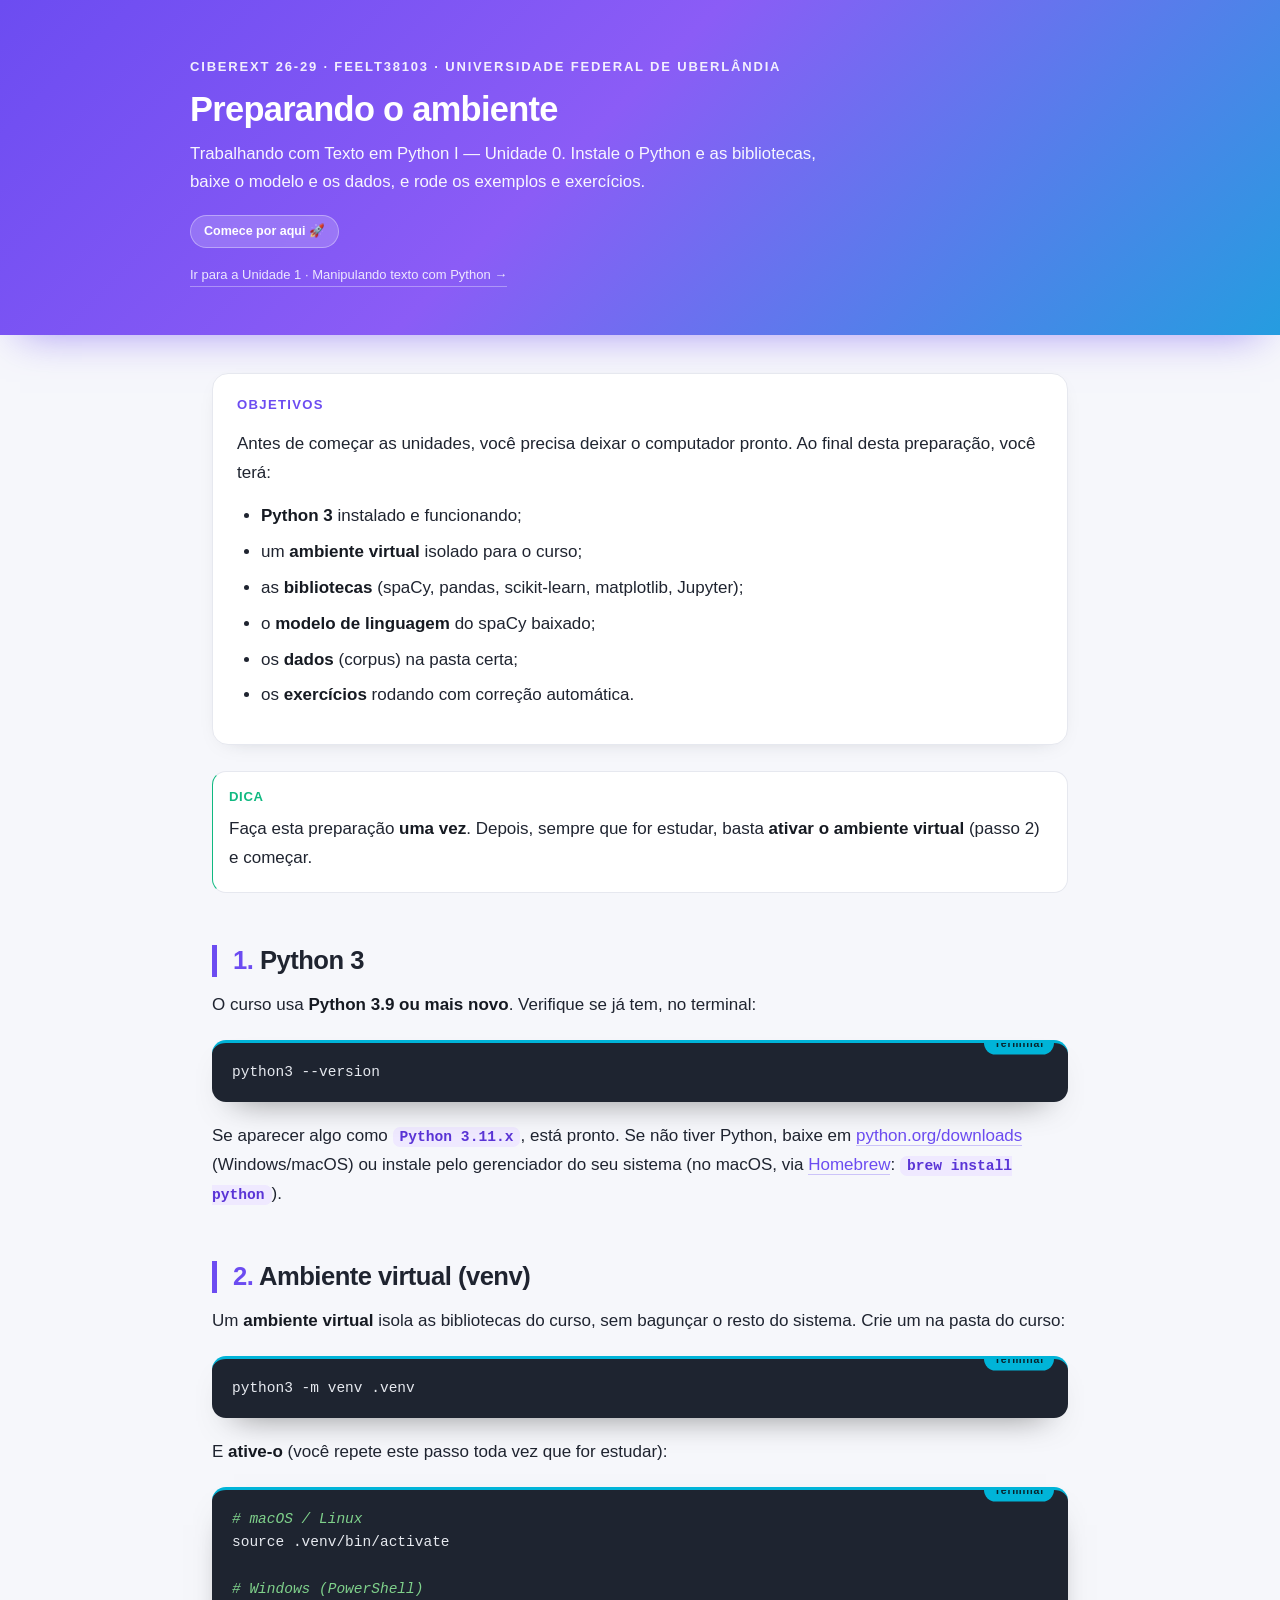
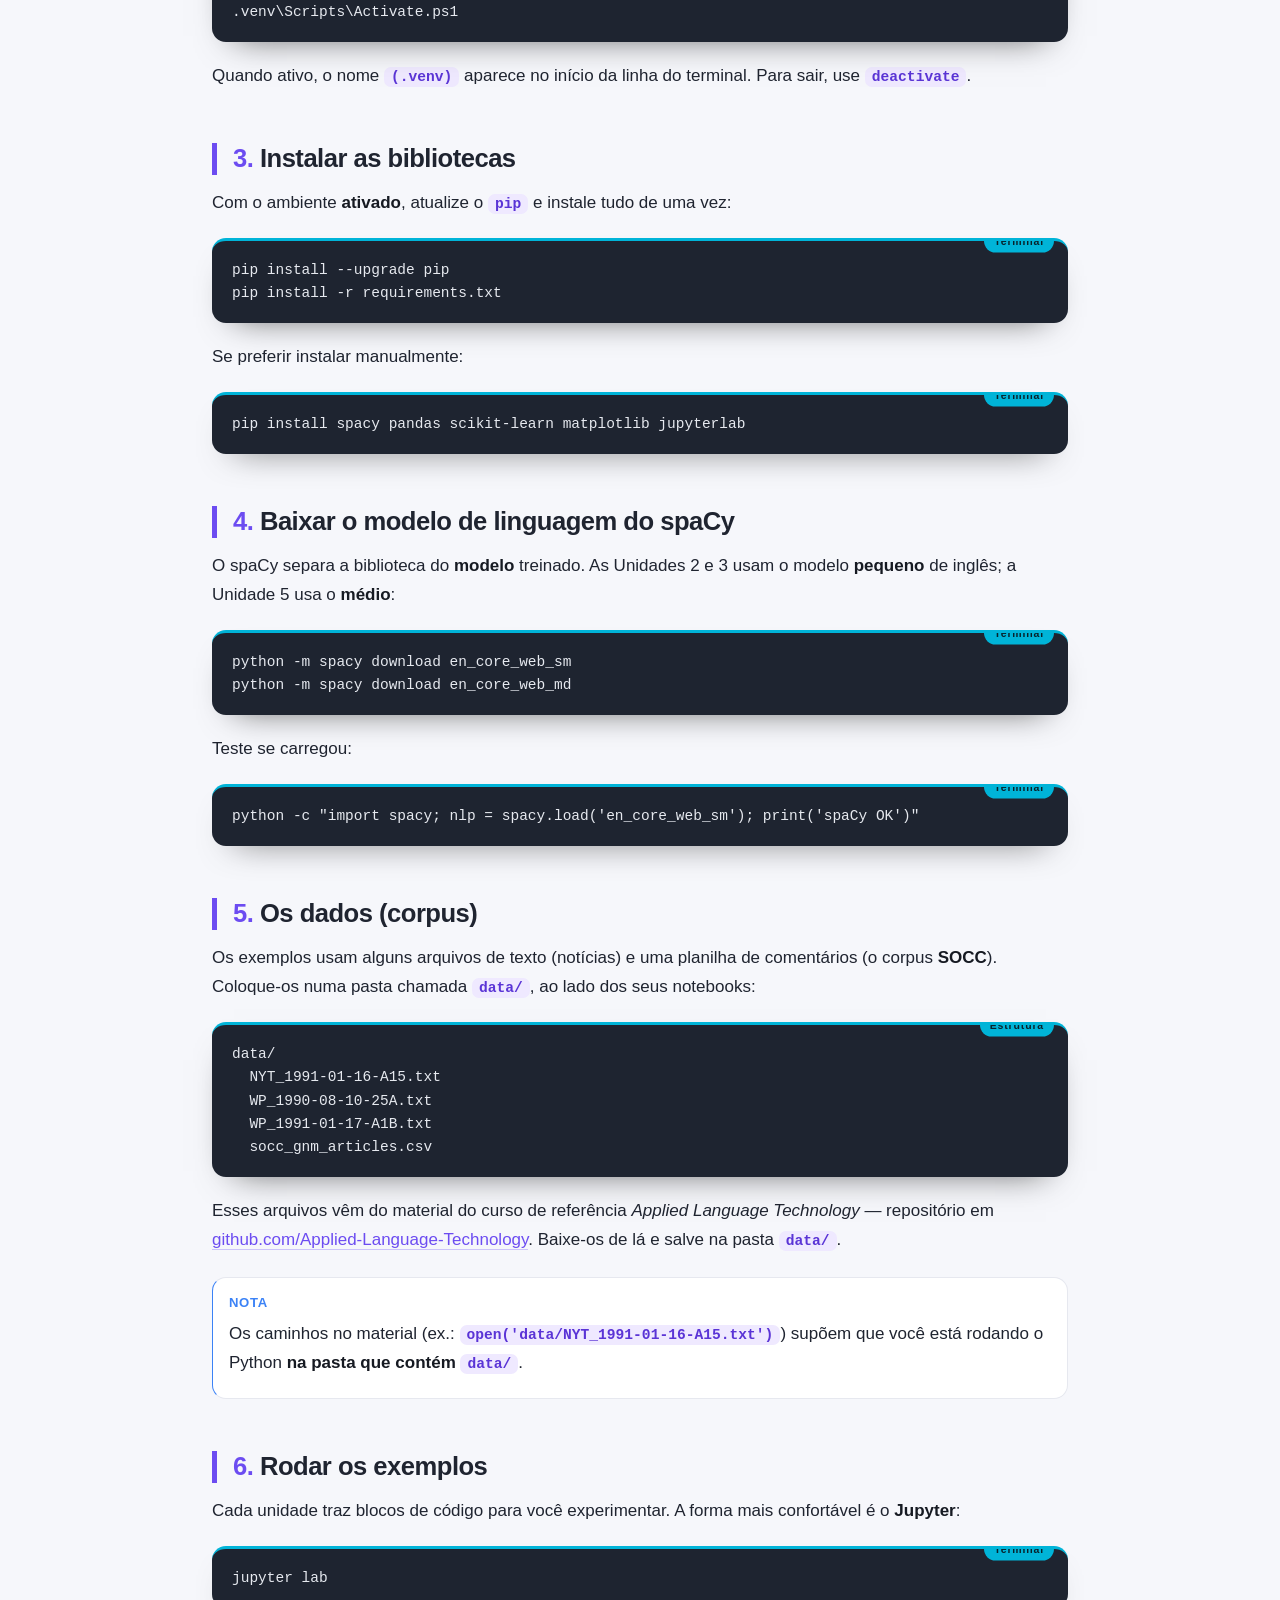
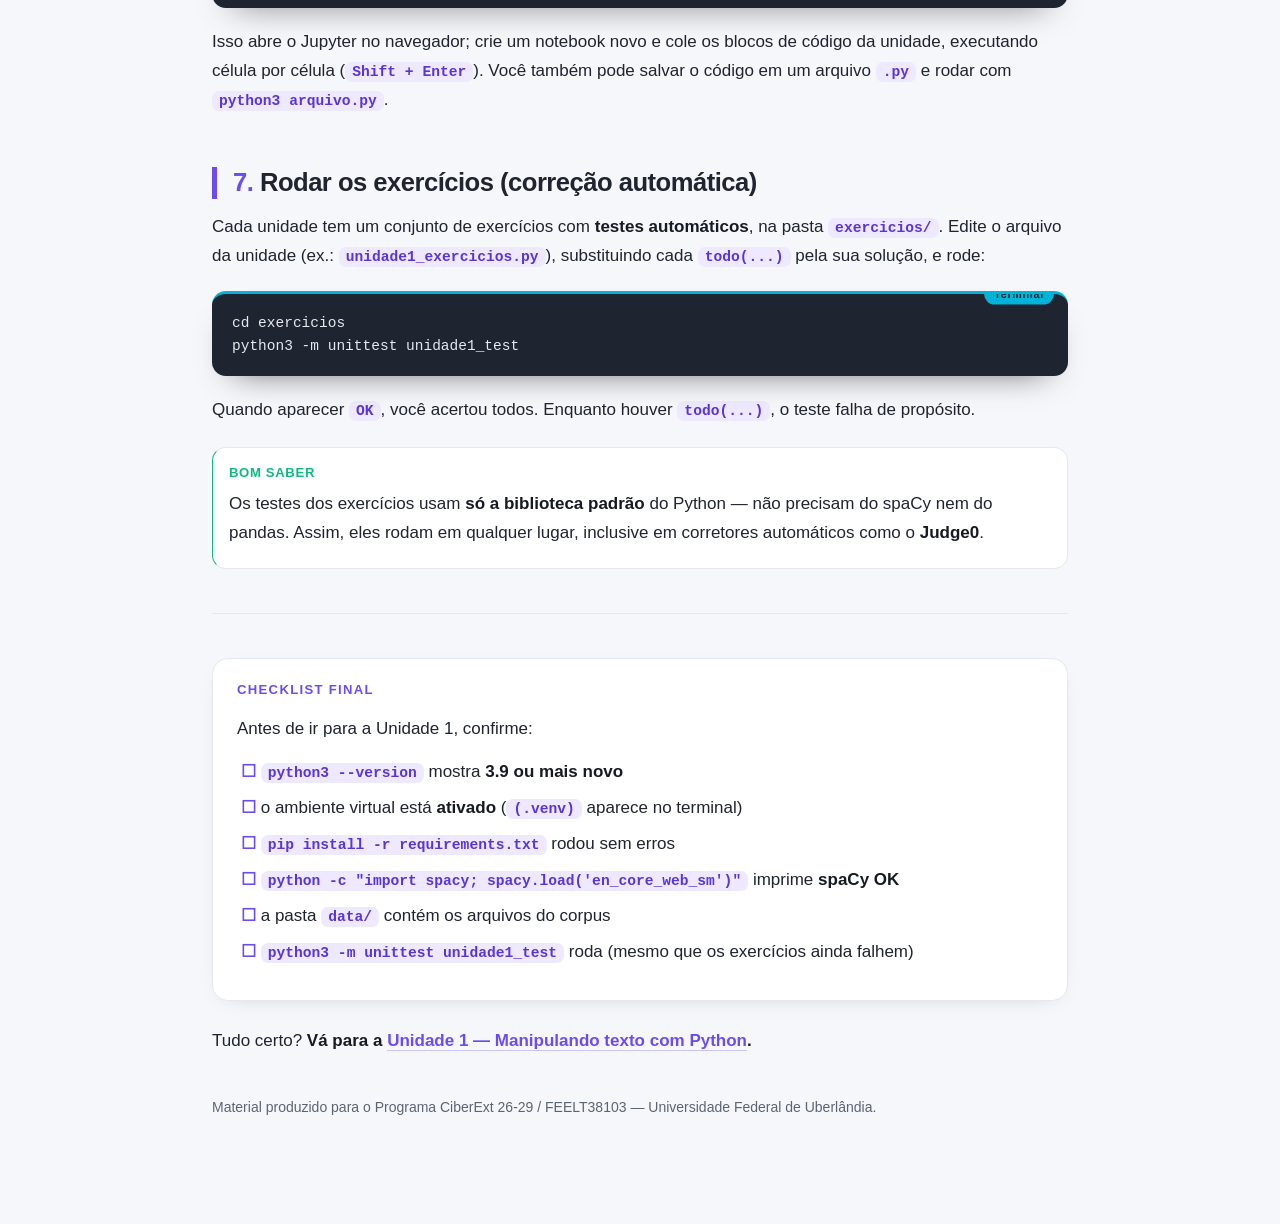
==== Unidade-0/unidade0_preparando_ambiente.html @ fd9119f5 "Item 3: Unidade 0 -- Preparando o ambiente + requirements.txt Guia de setup (Python, venv, bibliotec" ====
<!DOCTYPE html>
<html lang="pt-BR">
<head>
<meta charset="UTF-8">
<meta name="viewport" content="width=device-width, initial-scale=1.0">
<title>Unidade 0 — Preparando o ambiente</title>
<style>
  :root{
    --bg:#f6f7fb; --surface:#ffffff; --ink:#1f2430; --ink-strong:#161a22; --muted:#5b6472;
    --accent:#6c4cf1; --accent2:#00b4d8; --accent-soft:#efe9ff; --inl-ink:#5a34d6;
    --code-bg:#1e2430; --code-ink:#e6e9ef;
    --out-bg:#f0f2f7; --out-ink:#2f3646; --out-border:#e6e8ef; --out-tag:#9aa4b8;
    --h3-ink:#2b3242;
    --note:#3b82f6; --tip:#10b981; --warn:#f59e0b;
    --border:#e6e8ef; --radius:16px;
    --mono:'SF Mono',ui-monospace,'JetBrains Mono','Fira Code',Menlo,Consolas,monospace;
    --sans:-apple-system,BlinkMacSystemFont,'Segoe UI',Roboto,Inter,'Helvetica Neue',Arial,sans-serif;
  }
  *{box-sizing:border-box}
  body{margin:0;background:var(--bg);color:var(--ink);font-family:var(--sans);
    line-height:1.7;font-size:17px;-webkit-font-smoothing:antialiased}
  .wrap{max-width:900px;margin:0 auto;padding:0 22px 90px}
  header.hero{background:linear-gradient(135deg,#6c4cf1 0%,#8b5cf6 45%,#00b4d8 120%);
    color:#fff;padding:56px 22px 46px;margin-bottom:38px;
    box-shadow:0 18px 40px -20px rgba(108,76,241,.6)}
  header.hero .inner{max-width:900px;margin:0 auto}
  .eyebrow{font-size:13px;letter-spacing:.14em;text-transform:uppercase;
    font-weight:700;opacity:.9;margin:0 0 12px}
  header.hero h1{font-size:2.15rem;line-height:1.15;margin:0 0 10px;font-weight:800;letter-spacing:-.02em}
  header.hero p.sub{margin:0;opacity:.94;font-size:1.05rem;max-width:640px}
  .pill{display:inline-block;background:rgba(255,255,255,.18);border:1px solid rgba(255,255,255,.35);
    padding:5px 13px;border-radius:999px;font-size:12.5px;font-weight:600;margin-top:18px;backdrop-filter:blur(4px)}
  .navlink{display:inline-block;color:#fff;opacity:.85;font-size:13px;margin-top:16px;border-bottom:1px solid rgba(255,255,255,.4)}
  .navlink:hover{opacity:1}
  h2{font-size:1.6rem;font-weight:800;letter-spacing:-.02em;margin:52px 0 14px;padding-left:16px;
    border-left:5px solid var(--accent);line-height:1.25}
  h2 .num{color:var(--accent);font-variant-numeric:tabular-nums}
  h3{font-size:1.18rem;font-weight:700;margin:34px 0 10px;color:var(--h3-ink)}
  p{margin:14px 0}
  a{color:var(--accent);text-decoration:none;border-bottom:1px solid rgba(108,76,241,.3)}
  a:hover{border-color:var(--accent)}
  a:focus-visible{outline:2px solid var(--accent2);outline-offset:2px}
  code.inl{background:var(--accent-soft);color:var(--inl-ink);font-family:var(--mono);
    font-size:.86em;padding:2px 7px;border-radius:7px;font-weight:600}
  strong{color:var(--ink-strong);font-weight:700}
  ul,ol{margin:14px 0;padding-left:24px}
  li{margin:7px 0}
  ul.check{list-style:none;padding-left:4px}
  ul.check li::before{content:"☐ ";color:var(--accent);font-weight:800}
  .obj{background:var(--surface);border:1px solid var(--border);border-radius:var(--radius);
    padding:20px 24px;margin:26px 0;box-shadow:0 6px 22px -16px rgba(30,36,48,.35)}
  .obj h4{margin:0 0 10px;font-size:.82rem;letter-spacing:.1em;text-transform:uppercase;color:var(--accent)}
  pre{background:var(--code-bg);color:var(--code-ink);border-radius:14px;
    padding:18px 20px;overflow-x:auto;margin:20px 0;font-family:var(--mono);
    font-size:14.5px;line-height:1.6;position:relative;
    box-shadow:0 16px 34px -22px rgba(0,0,0,.7)}
  pre.code{border-top:3px solid var(--accent2)}
  pre .tag{position:absolute;top:0;right:14px;transform:translateY(-50%);
    background:var(--accent2);color:#08222b;font-family:var(--sans);font-size:10.5px;
    font-weight:700;letter-spacing:.08em;padding:3px 10px;border-radius:999px}
  pre code{font-family:inherit;white-space:pre}
  pre .cmt{color:#7fd18b;font-style:italic}
  .call{border-radius:14px;padding:14px 18px 14px 16px;margin:22px 0;
    border-left:5px solid;background:var(--surface);border:1px solid var(--border)}
  .call p{margin:6px 0}
  .call .lbl{font-weight:800;font-size:.82rem;letter-spacing:.05em;text-transform:uppercase;display:block;margin-bottom:4px}
  .call.note{border-left-color:var(--note)} .call.note .lbl{color:var(--note)}
  .call.tip{border-left-color:var(--tip)} .call.tip .lbl{color:var(--tip)}
  .call.warn{border-left-color:var(--warn)} .call.warn .lbl{color:var(--warn)}
  hr{border:none;border-top:1px solid var(--border);margin:44px 0}
  footer{color:var(--muted);font-size:14px;margin-top:40px}
  @media (prefers-color-scheme:dark){
    :root{--bg:#12141c;--surface:#1a1d27;--ink:#e6e9f0;--ink-strong:#ffffff;--muted:#9aa3b2;
      --accent-soft:#2a2350;--inl-ink:#c8b6ff;--border:#2a2f3d;--h3-ink:#dfe4ee}
  }
  :root[data-theme="dark"]{
    --bg:#12141c;--surface:#1a1d27;--ink:#e6e9f0;--ink-strong:#ffffff;--muted:#9aa3b2;
    --accent-soft:#2a2350;--inl-ink:#c8b6ff;--border:#2a2f3d;--h3-ink:#dfe4ee;
  }
  :root[data-theme="light"]{
    --bg:#f6f7fb;--surface:#ffffff;--ink:#1f2430;--ink-strong:#161a22;--muted:#5b6472;
    --accent-soft:#efe9ff;--inl-ink:#5a34d6;--border:#e6e8ef;--h3-ink:#2b3242;
  }
  @media (prefers-reduced-motion:reduce){*{scroll-behavior:auto!important}}
</style>
</head>
<body>
<header class="hero">
  <div class="inner">
    <p class="eyebrow">CiberExt 26‑29 · FEELT38103 · Universidade Federal de Uberlândia</p>
    <h1>Preparando o ambiente</h1>
    <p class="sub">Trabalhando com Texto em Python I — Unidade 0. Instale o Python e as bibliotecas, baixe o modelo e os dados, e rode os exemplos e exercícios.</p>
    <span class="pill">Comece por aqui 🚀</span><br>
    <a class="navlink" href="../Unidade-1/unidade1_manipulando_texto.html">Ir para a Unidade 1 · Manipulando texto com Python &rarr;</a>
  </div>
</header>

<div class="wrap">

  <div class="obj">
    <h4>Objetivos</h4>
    <p>Antes de começar as unidades, você precisa deixar o computador pronto. Ao final desta preparação, você terá:</p>
    <ul>
      <li><strong>Python 3</strong> instalado e funcionando;</li>
      <li>um <strong>ambiente virtual</strong> isolado para o curso;</li>
      <li>as <strong>bibliotecas</strong> (spaCy, pandas, scikit‑learn, matplotlib, Jupyter);</li>
      <li>o <strong>modelo de linguagem</strong> do spaCy baixado;</li>
      <li>os <strong>dados</strong> (corpus) na pasta certa;</li>
      <li>os <strong>exercícios</strong> rodando com correção automática.</li>
    </ul>
  </div>
  <div class="call tip"><span class="lbl">Dica</span><p>Faça esta preparação <strong>uma vez</strong>. Depois, sempre que for estudar, basta <strong>ativar o ambiente virtual</strong> (passo 2) e começar.</p></div>

  <h2 id="s1"><span class="num">1.</span> Python 3</h2>
  <p>O curso usa <strong>Python 3.9 ou mais novo</strong>. Verifique se já tem, no terminal:</p>
  <pre class="code"><span class="tag">Terminal</span><code>python3 --version</code></pre>
  <p>Se aparecer algo como <code class="inl">Python 3.11.x</code>, está pronto. Se não tiver Python, baixe em <a href="https://www.python.org/downloads/">python.org/downloads</a> (Windows/macOS) ou instale pelo gerenciador do seu sistema (no macOS, via <a href="https://brew.sh">Homebrew</a>: <code class="inl">brew install python</code>).</p>

  <h2 id="s2"><span class="num">2.</span> Ambiente virtual (venv)</h2>
  <p>Um <strong>ambiente virtual</strong> isola as bibliotecas do curso, sem bagunçar o resto do sistema. Crie um na pasta do curso:</p>
  <pre class="code"><span class="tag">Terminal</span><code>python3 -m venv .venv</code></pre>
  <p>E <strong>ative‑o</strong> (você repete este passo toda vez que for estudar):</p>
  <pre class="code"><span class="tag">Terminal</span><code><span class="cmt"># macOS / Linux</span>
source .venv/bin/activate

<span class="cmt"># Windows (PowerShell)</span>
.venv\Scripts\Activate.ps1</code></pre>
  <p>Quando ativo, o nome <code class="inl">(.venv)</code> aparece no início da linha do terminal. Para sair, use <code class="inl">deactivate</code>.</p>

  <h2 id="s3"><span class="num">3.</span> Instalar as bibliotecas</h2>
  <p>Com o ambiente <strong>ativado</strong>, atualize o <code class="inl">pip</code> e instale tudo de uma vez:</p>
  <pre class="code"><span class="tag">Terminal</span><code>pip install --upgrade pip
pip install -r requirements.txt</code></pre>
  <p>Se preferir instalar manualmente:</p>
  <pre class="code"><span class="tag">Terminal</span><code>pip install spacy pandas scikit-learn matplotlib jupyterlab</code></pre>

  <h2 id="s4"><span class="num">4.</span> Baixar o modelo de linguagem do spaCy</h2>
  <p>O spaCy separa a biblioteca do <strong>modelo</strong> treinado. As Unidades 2 e 3 usam o modelo <strong>pequeno</strong> de inglês; a Unidade 5 usa o <strong>médio</strong>:</p>
  <pre class="code"><span class="tag">Terminal</span><code>python -m spacy download en_core_web_sm
python -m spacy download en_core_web_md</code></pre>
  <p>Teste se carregou:</p>
  <pre class="code"><span class="tag">Terminal</span><code>python -c "import spacy; nlp = spacy.load('en_core_web_sm'); print('spaCy OK')"</code></pre>

  <h2 id="s5"><span class="num">5.</span> Os dados (corpus)</h2>
  <p>Os exemplos usam alguns arquivos de texto (notícias) e uma planilha de comentários (o corpus <strong>SOCC</strong>). Coloque‑os numa pasta chamada <code class="inl">data/</code>, ao lado dos seus notebooks:</p>
  <pre class="code"><span class="tag">Estrutura</span><code>data/
  NYT_1991-01-16-A15.txt
  WP_1990-08-10-25A.txt
  WP_1991-01-17-A1B.txt
  socc_gnm_articles.csv</code></pre>
  <p>Esses arquivos vêm do material do curso de referência <em>Applied Language Technology</em> — repositório em <a href="https://github.com/Applied-Language-Technology">github.com/Applied-Language-Technology</a>. Baixe‑os de lá e salve na pasta <code class="inl">data/</code>.</p>
  <div class="call note"><span class="lbl">Nota</span><p>Os caminhos no material (ex.: <code class="inl">open('data/NYT_1991-01-16-A15.txt')</code>) supõem que você está rodando o Python <strong>na pasta que contém <code class="inl">data/</code></strong>.</p></div>

  <h2 id="s6"><span class="num">6.</span> Rodar os exemplos</h2>
  <p>Cada unidade traz blocos de código para você experimentar. A forma mais confortável é o <strong>Jupyter</strong>:</p>
  <pre class="code"><span class="tag">Terminal</span><code>jupyter lab</code></pre>
  <p>Isso abre o Jupyter no navegador; crie um notebook novo e cole os blocos de código da unidade, executando célula por célula (<code class="inl">Shift + Enter</code>). Você também pode salvar o código em um arquivo <code class="inl">.py</code> e rodar com <code class="inl">python3 arquivo.py</code>.</p>

  <h2 id="s7"><span class="num">7.</span> Rodar os exercícios (correção automática)</h2>
  <p>Cada unidade tem um conjunto de exercícios com <strong>testes automáticos</strong>, na pasta <code class="inl">exercicios/</code>. Edite o arquivo da unidade (ex.: <code class="inl">unidade1_exercicios.py</code>), substituindo cada <code class="inl">todo(...)</code> pela sua solução, e rode:</p>
  <pre class="code"><span class="tag">Terminal</span><code>cd exercicios
python3 -m unittest unidade1_test</code></pre>
  <p>Quando aparecer <code class="inl">OK</code>, você acertou todos. Enquanto houver <code class="inl">todo(...)</code>, o teste falha de propósito.</p>
  <div class="call tip"><span class="lbl">Bom saber</span><p>Os testes dos exercícios usam <strong>só a biblioteca padrão</strong> do Python — não precisam do spaCy nem do pandas. Assim, eles rodam em qualquer lugar, inclusive em corretores automáticos como o <strong>Judge0</strong>.</p></div>

  <hr>
  <div class="obj">
    <h4>Checklist final</h4>
    <p>Antes de ir para a Unidade 1, confirme:</p>
    <ul class="check">
      <li><code class="inl">python3 --version</code> mostra <strong>3.9 ou mais novo</strong></li>
      <li>o ambiente virtual está <strong>ativado</strong> (<code class="inl">(.venv)</code> aparece no terminal)</li>
      <li><code class="inl">pip install -r requirements.txt</code> rodou sem erros</li>
      <li><code class="inl">python -c "import spacy; spacy.load('en_core_web_sm')"</code> imprime <strong>spaCy OK</strong></li>
      <li>a pasta <code class="inl">data/</code> contém os arquivos do corpus</li>
      <li><code class="inl">python3 -m unittest unidade1_test</code> roda (mesmo que os exercícios ainda falhem)</li>
    </ul>
  </div>
  <p>Tudo certo? <strong>Vá para a <a href="../Unidade-1/unidade1_manipulando_texto.html">Unidade 1 — Manipulando texto com Python</a>.</strong></p>

  <footer>
    <p>Material produzido para o Programa CiberExt 26‑29 / FEELT38103 — Universidade Federal de Uberlândia.</p>
  </footer>
</div>
</body>
</html>
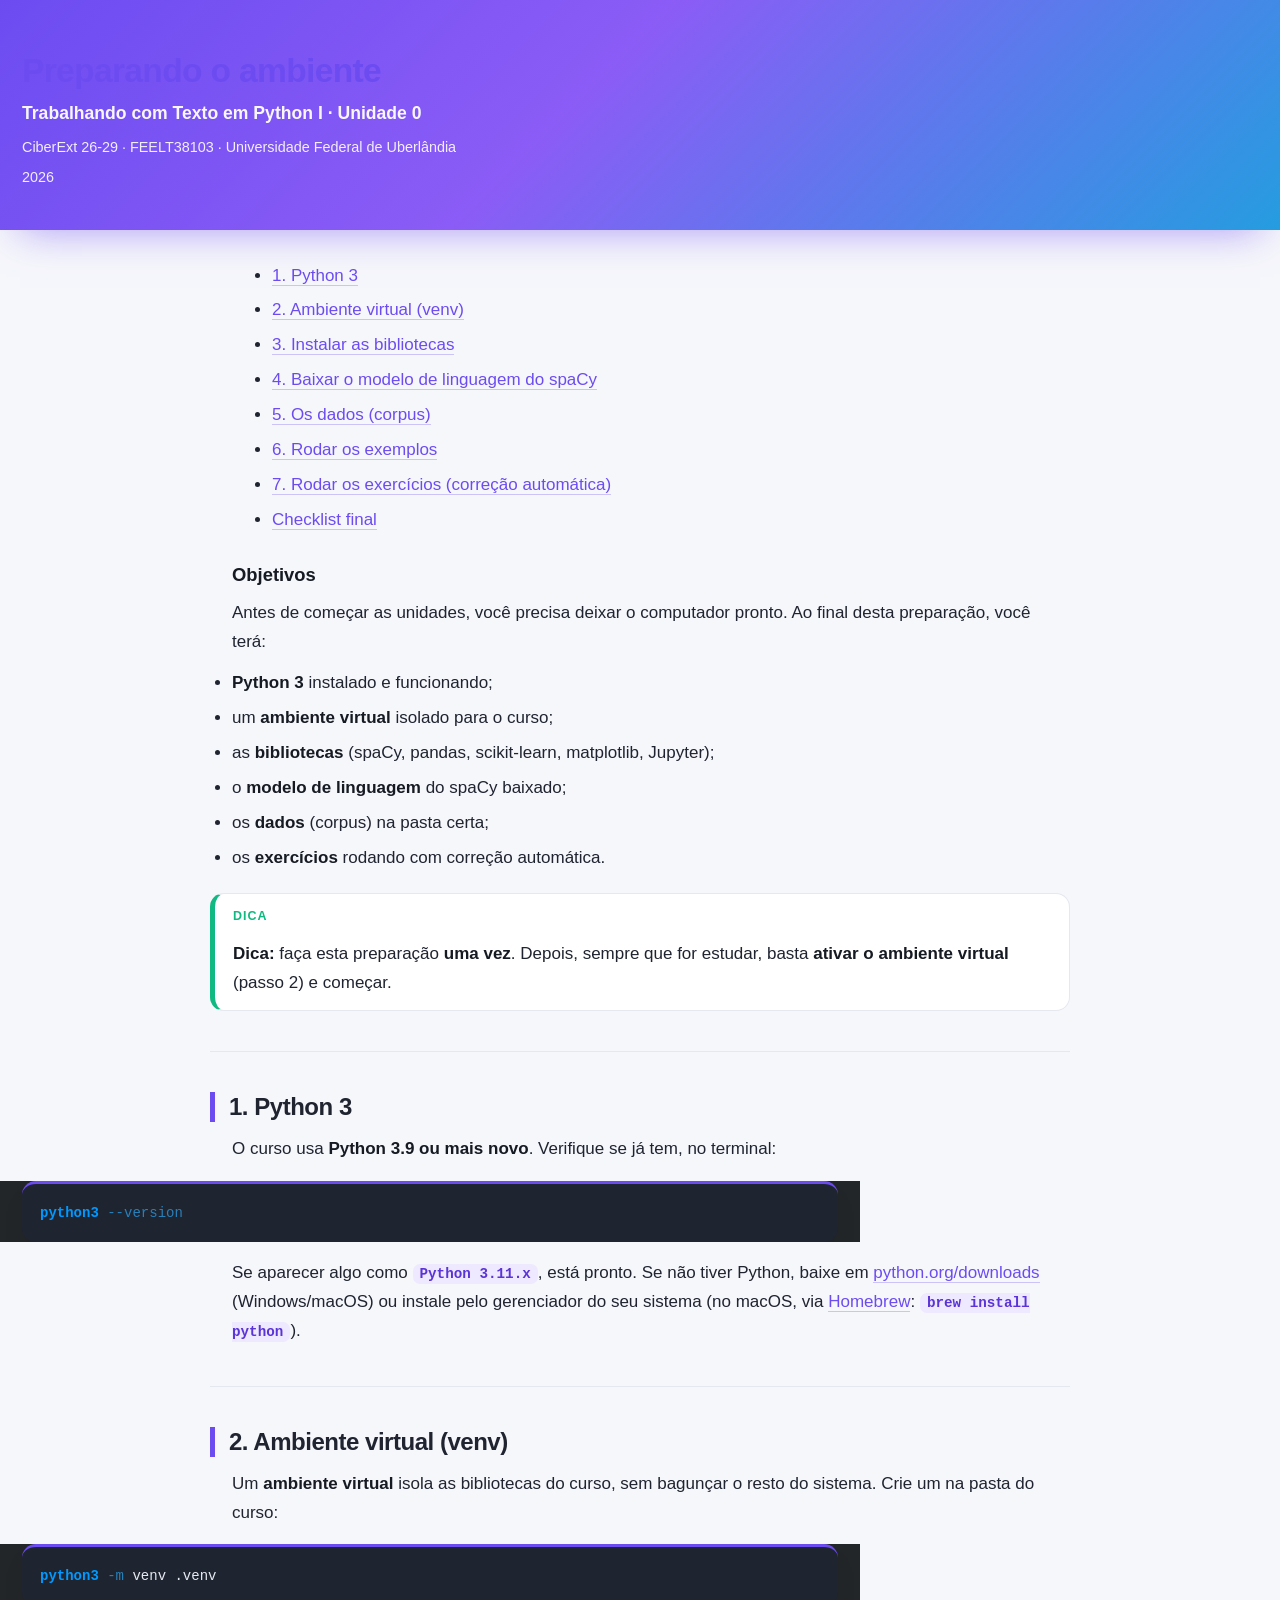
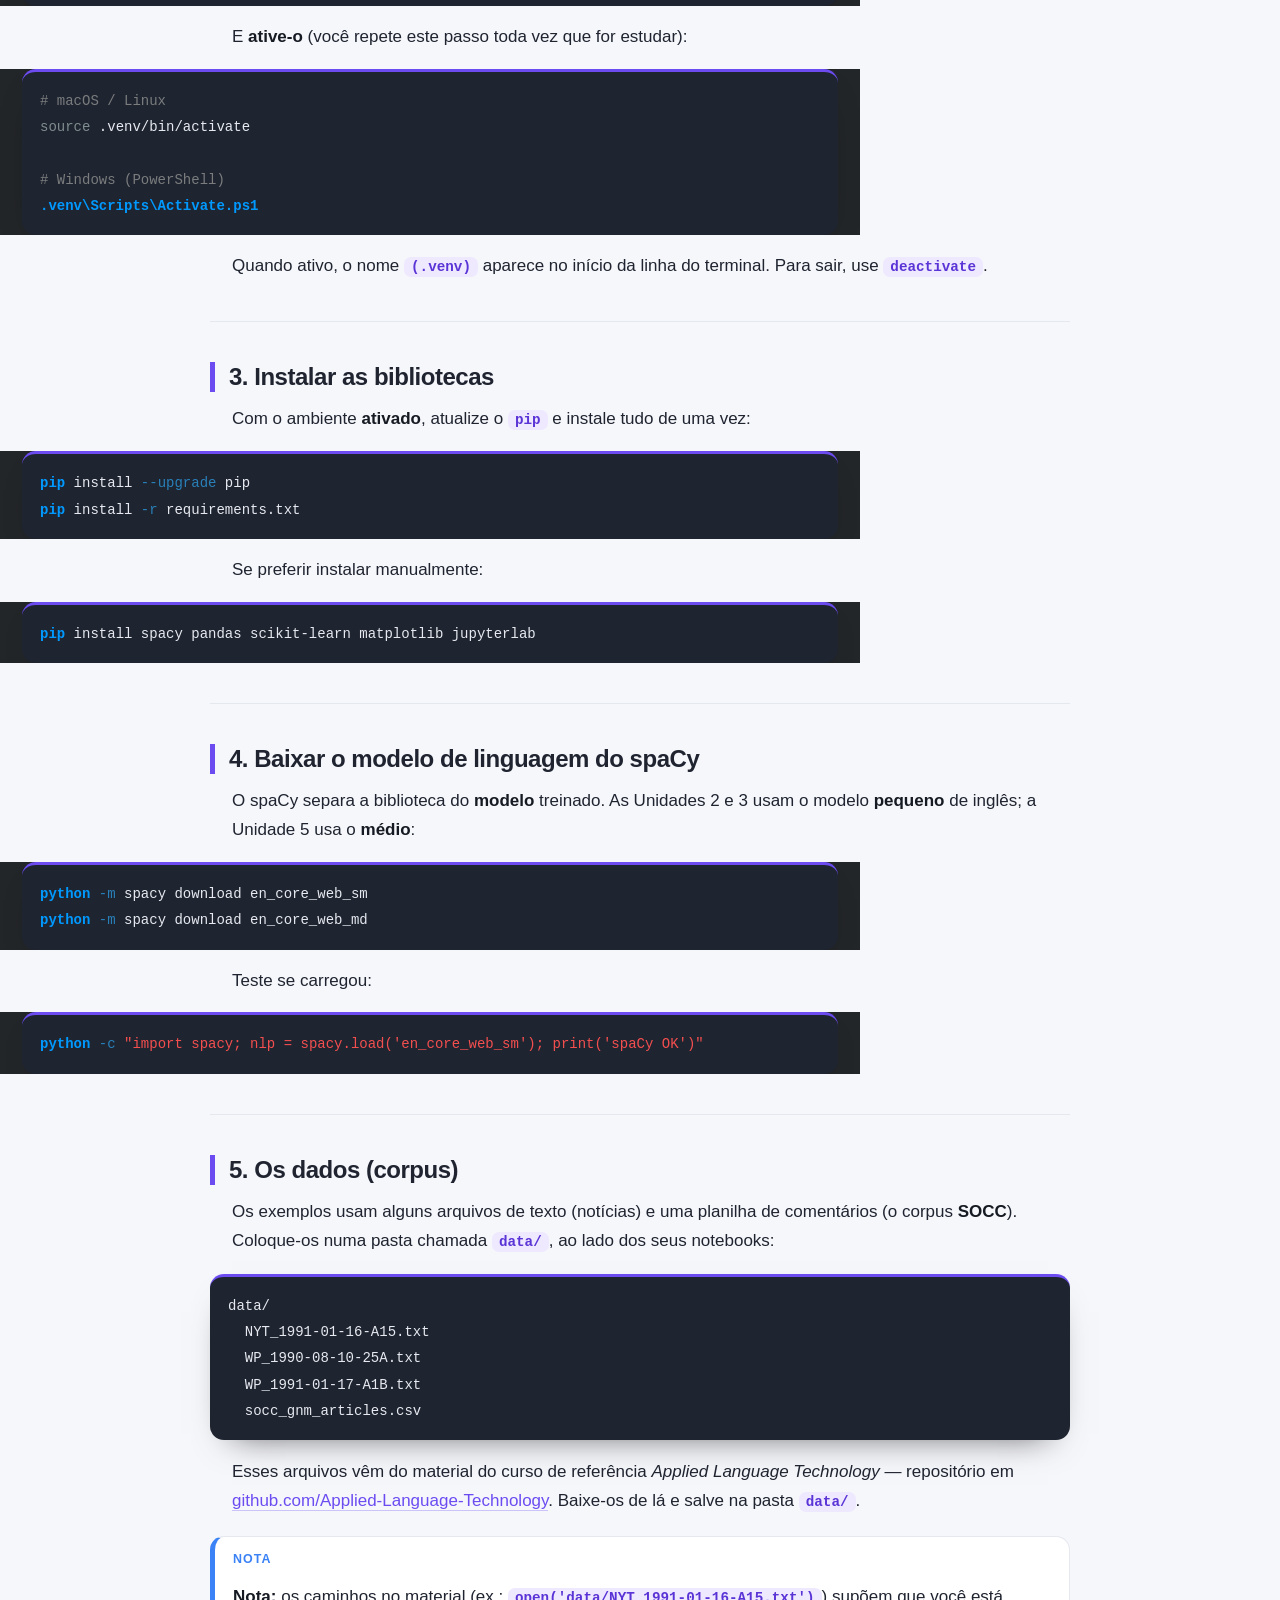
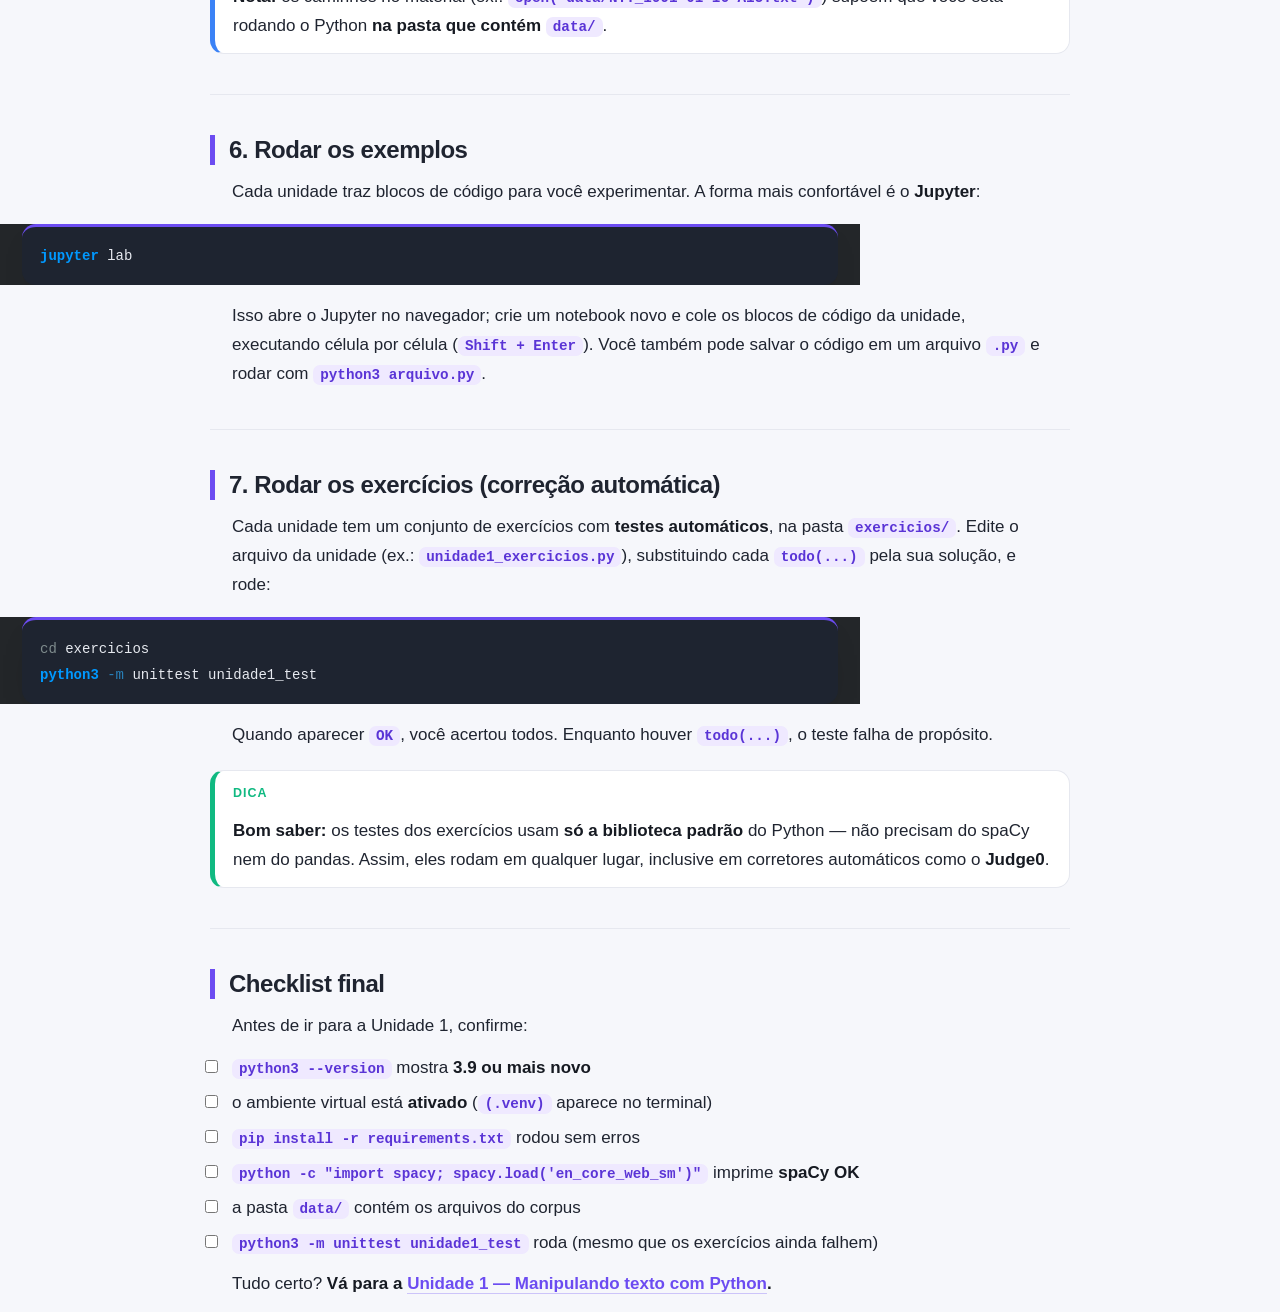
==== commit 679b5678: "Item 5: migracao para fonte unica com pandoc Cada unidade agora tem UMA fonte (.md com YAML + callou" ====
--- a/Unidade-0/unidade0_preparando_ambiente.html
+++ b/Unidade-0/unidade0_preparando_ambiente.html
@@ -1,186 +1,329 @@
 <!DOCTYPE html>
-<html lang="pt-BR">
+<html xmlns="http://www.w3.org/1999/xhtml" lang="pt-BR" xml:lang="pt-BR">
 <head>
-<meta charset="UTF-8">
-<meta name="viewport" content="width=device-width, initial-scale=1.0">
-<title>Unidade 0 — Preparando o ambiente</title>
-<style>
-  :root{
-    --bg:#f6f7fb; --surface:#ffffff; --ink:#1f2430; --ink-strong:#161a22; --muted:#5b6472;
-    --accent:#6c4cf1; --accent2:#00b4d8; --accent-soft:#efe9ff; --inl-ink:#5a34d6;
-    --code-bg:#1e2430; --code-ink:#e6e9ef;
-    --out-bg:#f0f2f7; --out-ink:#2f3646; --out-border:#e6e8ef; --out-tag:#9aa4b8;
-    --h3-ink:#2b3242;
-    --note:#3b82f6; --tip:#10b981; --warn:#f59e0b;
-    --border:#e6e8ef; --radius:16px;
-    --mono:'SF Mono',ui-monospace,'JetBrains Mono','Fira Code',Menlo,Consolas,monospace;
-    --sans:-apple-system,BlinkMacSystemFont,'Segoe UI',Roboto,Inter,'Helvetica Neue',Arial,sans-serif;
-  }
-  *{box-sizing:border-box}
-  body{margin:0;background:var(--bg);color:var(--ink);font-family:var(--sans);
-    line-height:1.7;font-size:17px;-webkit-font-smoothing:antialiased}
-  .wrap{max-width:900px;margin:0 auto;padding:0 22px 90px}
-  header.hero{background:linear-gradient(135deg,#6c4cf1 0%,#8b5cf6 45%,#00b4d8 120%);
-    color:#fff;padding:56px 22px 46px;margin-bottom:38px;
-    box-shadow:0 18px 40px -20px rgba(108,76,241,.6)}
-  header.hero .inner{max-width:900px;margin:0 auto}
-  .eyebrow{font-size:13px;letter-spacing:.14em;text-transform:uppercase;
-    font-weight:700;opacity:.9;margin:0 0 12px}
-  header.hero h1{font-size:2.15rem;line-height:1.15;margin:0 0 10px;font-weight:800;letter-spacing:-.02em}
-  header.hero p.sub{margin:0;opacity:.94;font-size:1.05rem;max-width:640px}
-  .pill{display:inline-block;background:rgba(255,255,255,.18);border:1px solid rgba(255,255,255,.35);
-    padding:5px 13px;border-radius:999px;font-size:12.5px;font-weight:600;margin-top:18px;backdrop-filter:blur(4px)}
-  .navlink{display:inline-block;color:#fff;opacity:.85;font-size:13px;margin-top:16px;border-bottom:1px solid rgba(255,255,255,.4)}
-  .navlink:hover{opacity:1}
-  h2{font-size:1.6rem;font-weight:800;letter-spacing:-.02em;margin:52px 0 14px;padding-left:16px;
-    border-left:5px solid var(--accent);line-height:1.25}
-  h2 .num{color:var(--accent);font-variant-numeric:tabular-nums}
-  h3{font-size:1.18rem;font-weight:700;margin:34px 0 10px;color:var(--h3-ink)}
-  p{margin:14px 0}
-  a{color:var(--accent);text-decoration:none;border-bottom:1px solid rgba(108,76,241,.3)}
-  a:hover{border-color:var(--accent)}
-  a:focus-visible{outline:2px solid var(--accent2);outline-offset:2px}
-  code.inl{background:var(--accent-soft);color:var(--inl-ink);font-family:var(--mono);
-    font-size:.86em;padding:2px 7px;border-radius:7px;font-weight:600}
-  strong{color:var(--ink-strong);font-weight:700}
-  ul,ol{margin:14px 0;padding-left:24px}
-  li{margin:7px 0}
-  ul.check{list-style:none;padding-left:4px}
-  ul.check li::before{content:"☐ ";color:var(--accent);font-weight:800}
-  .obj{background:var(--surface);border:1px solid var(--border);border-radius:var(--radius);
-    padding:20px 24px;margin:26px 0;box-shadow:0 6px 22px -16px rgba(30,36,48,.35)}
-  .obj h4{margin:0 0 10px;font-size:.82rem;letter-spacing:.1em;text-transform:uppercase;color:var(--accent)}
-  pre{background:var(--code-bg);color:var(--code-ink);border-radius:14px;
-    padding:18px 20px;overflow-x:auto;margin:20px 0;font-family:var(--mono);
-    font-size:14.5px;line-height:1.6;position:relative;
-    box-shadow:0 16px 34px -22px rgba(0,0,0,.7)}
-  pre.code{border-top:3px solid var(--accent2)}
-  pre .tag{position:absolute;top:0;right:14px;transform:translateY(-50%);
-    background:var(--accent2);color:#08222b;font-family:var(--sans);font-size:10.5px;
-    font-weight:700;letter-spacing:.08em;padding:3px 10px;border-radius:999px}
-  pre code{font-family:inherit;white-space:pre}
-  pre .cmt{color:#7fd18b;font-style:italic}
-  .call{border-radius:14px;padding:14px 18px 14px 16px;margin:22px 0;
-    border-left:5px solid;background:var(--surface);border:1px solid var(--border)}
-  .call p{margin:6px 0}
-  .call .lbl{font-weight:800;font-size:.82rem;letter-spacing:.05em;text-transform:uppercase;display:block;margin-bottom:4px}
-  .call.note{border-left-color:var(--note)} .call.note .lbl{color:var(--note)}
-  .call.tip{border-left-color:var(--tip)} .call.tip .lbl{color:var(--tip)}
-  .call.warn{border-left-color:var(--warn)} .call.warn .lbl{color:var(--warn)}
-  hr{border:none;border-top:1px solid var(--border);margin:44px 0}
-  footer{color:var(--muted);font-size:14px;margin-top:40px}
-  @media (prefers-color-scheme:dark){
-    :root{--bg:#12141c;--surface:#1a1d27;--ink:#e6e9f0;--ink-strong:#ffffff;--muted:#9aa3b2;
-      --accent-soft:#2a2350;--inl-ink:#c8b6ff;--border:#2a2f3d;--h3-ink:#dfe4ee}
-  }
-  :root[data-theme="dark"]{
-    --bg:#12141c;--surface:#1a1d27;--ink:#e6e9f0;--ink-strong:#ffffff;--muted:#9aa3b2;
-    --accent-soft:#2a2350;--inl-ink:#c8b6ff;--border:#2a2f3d;--h3-ink:#dfe4ee;
-  }
-  :root[data-theme="light"]{
-    --bg:#f6f7fb;--surface:#ffffff;--ink:#1f2430;--ink-strong:#161a22;--muted:#5b6472;
-    --accent-soft:#efe9ff;--inl-ink:#5a34d6;--border:#e6e8ef;--h3-ink:#2b3242;
-  }
-  @media (prefers-reduced-motion:reduce){*{scroll-behavior:auto!important}}
+  <meta charset="utf-8" />
+  <meta name="generator" content="pandoc 3.10.1" />
+  <meta name="viewport" content="width=device-width, initial-scale=1.0, user-scalable=yes" />
+  <meta name="author" content="CiberExt 26-29 · FEELT38103 · Universidade Federal de Uberlândia" />
+  <meta name="dcterms.date" content="2026-01-01" />
+  <title>Preparando o ambiente</title>
+  <style>
+
+span.smallcaps{font-variant: small-caps;}
+div.columns{display: flex; gap: 1.5em;}
+div.column{flex: auto;}
+@media screen {
+div.columns{gap: min(4vw, 1.5em);}
+div.column{overflow-x: auto;}
+}
+div.hanging-indent{margin-left: 1.5em; text-indent: -1.5em;}
+
+ul.task-list[class]{list-style: none;}
+ul.task-list li input[type="checkbox"] {
+font-size: inherit;
+width: 0.8em;
+margin: 0 0.8em 0.2em -1.6em;
+vertical-align: middle;
+}
+
+html { -webkit-text-size-adjust: 100%; }
+pre > code.sourceCode { white-space: pre; position: relative; }
+pre > code.sourceCode > span { display: inline-block; line-height: 1.25; }
+pre > code.sourceCode > span:empty { height: 1.2em; }
+.sourceCode { overflow: visible; }
+code.sourceCode > span { color: inherit; text-decoration: inherit; }
+div.sourceCode { margin: 1em 0; }
+pre.sourceCode { margin: 0; }
+@media screen {
+div.sourceCode { overflow: auto; }
+}
+@media print {
+pre > code.sourceCode { white-space: pre-wrap; }
+pre > code.sourceCode > span { text-indent: -5em; padding-left: 5em; }
+}
+pre.numberSource code
+{ counter-reset: source-line 0; }
+pre.numberSource code > span
+{ position: relative; left: -4em; counter-increment: source-line; }
+pre.numberSource code > span > a:first-child::before
+{ content: counter(source-line);
+position: relative; left: -1em; text-align: right; vertical-align: baseline;
+border: none; display: inline-block;
+-webkit-touch-callout: none; -webkit-user-select: none;
+-khtml-user-select: none; -moz-user-select: none;
+-ms-user-select: none; user-select: none;
+padding: 0 4px; width: 4em;
+background-color: #232629;
+color: #7a7c7d;
+}
+pre.numberSource { margin-left: 3em; border-left: 1px solid #7a7c7d; padding-left: 4px; }
+div.sourceCode
+{ color: #cfcfc2; background-color: #232629; }
+@media screen {
+pre > code.sourceCode > span > a:first-child::before { text-decoration: underline; }
+}
+code span { color: #cfcfc2; } 
+code span.al { color: #95da4c; background-color: #4d1f24; font-weight: bold; } 
+code span.an { color: #3f8058; } 
+code span.at { color: #2980b9; } 
+code span.bn { color: #f67400; } 
+code span.bu { color: #7f8c8d; } 
+code span.cf { color: #fdbc4b; font-weight: bold; } 
+code span.ch { color: #3daee9; } 
+code span.cn { color: #27aeae; font-weight: bold; } 
+code span.co { color: #7a7c7d; } 
+code span.cv { color: #7f8c8d; } 
+code span.do { color: #a43340; } 
+code span.dt { color: #2980b9; } 
+code span.dv { color: #f67400; } 
+code span.er { color: #da4453; text-decoration: underline; } 
+code span.ex { color: #0099ff; font-weight: bold; } 
+code span.fl { color: #f67400; } 
+code span.fu { color: #8e44ad; } 
+code span.im { color: #27ae60; } 
+code span.in { color: #c45b00; } 
+code span.kw { color: #cfcfc2; font-weight: bold; } 
+code span.op { color: #cfcfc2; } 
+code span.ot { color: #27ae60; } 
+code span.pp { color: #27ae60; } 
+code span.re { color: #2980b9; background-color: #153042; } 
+code span.sc { color: #3daee9; } 
+code span.ss { color: #da4453; } 
+code span.st { color: #f44f4f; } 
+code span.va { color: #27aeae; } 
+code span.vs { color: #da4453; } 
+code span.wa { color: #da4453; } 
+</style>
+  <style type="text/css">
+:root{
+--bg:#f6f7fb; --surface:#ffffff; --ink:#1f2430; --ink-strong:#161a22; --muted:#5b6472;
+--accent:#6c4cf1; --accent2:#00b4d8; --accent-soft:#efe9ff; --inl-ink:#5a34d6;
+--code-bg:#1e2430; --code-ink:#e6e9ef;
+--border:#e6e8ef; --radius:16px;
+--note:#3b82f6; --tip:#10b981; --warn:#f59e0b;
+--table-head:#efe9ff; --table-stripe:#f8f9fc;
+--mono:'SF Mono',ui-monospace,'JetBrains Mono','Fira Code',Menlo,Consolas,monospace;
+--sans:-apple-system,BlinkMacSystemFont,'Segoe UI',Roboto,Inter,'Helvetica Neue',Arial,sans-serif;
+}
+@media (prefers-color-scheme:dark){
+:root{--bg:#12141c;--surface:#1a1d27;--ink:#e6e9f0;--ink-strong:#fff;--muted:#9aa3b2;
+--accent-soft:#2a2350;--inl-ink:#c8b6ff;--border:#2a2f3d;
+--table-head:#241f43;--table-stripe:#171a23}
+}
+:root[data-theme="dark"]{--bg:#12141c;--surface:#1a1d27;--ink:#e6e9f0;--ink-strong:#fff;--muted:#9aa3b2;
+--accent-soft:#2a2350;--inl-ink:#c8b6ff;--border:#2a2f3d;--table-head:#241f43;--table-stripe:#171a23}
+:root[data-theme="light"]{--bg:#f6f7fb;--surface:#fff;--ink:#1f2430;--ink-strong:#161a22;--muted:#5b6472;
+--accent-soft:#efe9ff;--inl-ink:#5a34d6;--border:#e6e8ef;--table-head:#efe9ff;--table-stripe:#f8f9fc}
+*{box-sizing:border-box}
+html{scroll-behavior:smooth}
+body{margin:0;background:var(--bg);color:var(--ink);font-family:var(--sans);
+line-height:1.7;font-size:17px;-webkit-font-smoothing:antialiased}
+
+body > *{max-width:860px;margin-left:auto;margin-right:auto;padding-left:22px;padding-right:22px}
+header#title-block-header{max-width:none;padding:52px 22px 40px;margin-bottom:32px;
+background:linear-gradient(135deg,#6c4cf1 0%,#8b5cf6 45%,#00b4d8 120%);color:#fff;
+box-shadow:0 18px 40px -20px rgba(108,76,241,.6)}
+header#title-block-header > *{max-width:860px;margin:0 auto;padding:0}
+header#title-block-header .title{font-size:2.1rem;font-weight:800;letter-spacing:-.02em;line-height:1.15;margin:0}
+header#title-block-header .subtitle{font-size:1.1rem;opacity:.95;margin:8px 0 0;font-weight:600}
+header#title-block-header .author,header#title-block-header .date{opacity:.9;font-size:.9rem;margin:6px 0 0}
+h1,h2,h3{line-height:1.25}
+h1{font-size:1.7rem;font-weight:800;color:var(--accent);margin:44px auto 14px;letter-spacing:-.02em}
+h2{font-size:1.5rem;font-weight:800;letter-spacing:-.02em;margin:40px auto 12px;
+padding-left:14px;border-left:5px solid var(--accent)}
+h3{font-size:1.15rem;font-weight:700;color:var(--ink-strong);margin:28px auto 8px}
+p{margin:13px auto}
+a{color:var(--accent);text-decoration:none;border-bottom:1px solid rgba(108,76,241,.3)}
+a:hover{border-color:var(--accent)}
+a:focus-visible{outline:2px solid var(--accent2);outline-offset:2px}
+strong{color:var(--ink-strong);font-weight:700}
+ul,ol{margin:12px auto}
+li{margin:6px 0}
+
+code{font-family:var(--mono);font-size:.88em}
+p code,li code,td code{background:var(--accent-soft);color:var(--inl-ink);
+padding:2px 7px;border-radius:7px;font-weight:600;font-size:.84em}
+pre{background:var(--code-bg);color:var(--code-ink);border-radius:14px;padding:16px 18px;
+overflow-x:auto;margin:18px auto;border-top:3px solid var(--accent);
+box-shadow:0 16px 34px -22px rgba(0,0,0,.7);line-height:1.55}
+pre code{background:none;color:inherit;padding:0;font-weight:400;font-size:14px}
+
+div.dica,div.nota,div.atencao,div.objetivos{
+border:1px solid var(--border);border-left:5px solid var(--accent);
+background:var(--surface);border-radius:14px;padding:12px 18px;margin:20px auto}
+div.dica{border-left-color:var(--tip)}
+div.nota{border-left-color:var(--note)}
+div.atencao{border-left-color:var(--warn)}
+div.objetivos{border-left-color:var(--accent);background:var(--accent-soft)}
+div.dica::before{content:"Dica";color:var(--tip)}
+div.nota::before{content:"Nota";color:var(--note)}
+div.atencao::before{content:"Atenção";color:var(--warn)}
+div.objetivos::before{content:"Objetivos";color:var(--accent)}
+div.dica::before,div.nota::before,div.atencao::before,div.objetivos::before{
+display:block;font-weight:800;font-size:.78rem;letter-spacing:.08em;text-transform:uppercase;margin-bottom:4px}
+div.dica p:last-child,div.nota p:last-child,div.atencao p:last-child,div.objetivos :last-child{margin-bottom:0}
+
+table{border-collapse:collapse;width:100%;font-size:.92rem;margin:18px auto;
+border:1px solid var(--border);border-radius:10px;overflow:hidden;display:block;overflow-x:auto}
+th,td{padding:8px 12px;text-align:left;border-bottom:1px solid var(--border)}
+thead th{background:var(--table-head);color:var(--ink-strong);font-weight:700}
+tbody tr:nth-child(even){background:var(--table-stripe)}
+blockquote{margin:16px auto;padding:4px 0 4px 16px;border-left:3px solid var(--border);
+color:var(--muted);font-style:italic}
+hr{border:none;border-top:1px solid var(--border);margin:40px auto}
+@media (prefers-reduced-motion:reduce){html{scroll-behavior:auto}}
 </style>
 </head>
 <body>
-<header class="hero">
-  <div class="inner">
-    <p class="eyebrow">CiberExt 26‑29 · FEELT38103 · Universidade Federal de Uberlândia</p>
-    <h1>Preparando o ambiente</h1>
-    <p class="sub">Trabalhando com Texto em Python I — Unidade 0. Instale o Python e as bibliotecas, baixe o modelo e os dados, e rode os exemplos e exercícios.</p>
-    <span class="pill">Comece por aqui 🚀</span><br>
-    <a class="navlink" href="../Unidade-1/unidade1_manipulando_texto.html">Ir para a Unidade 1 · Manipulando texto com Python &rarr;</a>
-  </div>
+<header id="title-block-header">
+<h1 class="title">Preparando o ambiente</h1>
+<p class="subtitle">Trabalhando com Texto em Python I · Unidade 0</p>
+<p class="author">CiberExt 26-29 · FEELT38103 · Universidade Federal de
+Uberlândia</p>
+<p class="date">2026</p>
 </header>
-
-<div class="wrap">
-
-  <div class="obj">
-    <h4>Objetivos</h4>
-    <p>Antes de começar as unidades, você precisa deixar o computador pronto. Ao final desta preparação, você terá:</p>
-    <ul>
-      <li><strong>Python 3</strong> instalado e funcionando;</li>
-      <li>um <strong>ambiente virtual</strong> isolado para o curso;</li>
-      <li>as <strong>bibliotecas</strong> (spaCy, pandas, scikit‑learn, matplotlib, Jupyter);</li>
-      <li>o <strong>modelo de linguagem</strong> do spaCy baixado;</li>
-      <li>os <strong>dados</strong> (corpus) na pasta certa;</li>
-      <li>os <strong>exercícios</strong> rodando com correção automática.</li>
-    </ul>
-  </div>
-  <div class="call tip"><span class="lbl">Dica</span><p>Faça esta preparação <strong>uma vez</strong>. Depois, sempre que for estudar, basta <strong>ativar o ambiente virtual</strong> (passo 2) e começar.</p></div>
-
-  <h2 id="s1"><span class="num">1.</span> Python 3</h2>
-  <p>O curso usa <strong>Python 3.9 ou mais novo</strong>. Verifique se já tem, no terminal:</p>
-  <pre class="code"><span class="tag">Terminal</span><code>python3 --version</code></pre>
-  <p>Se aparecer algo como <code class="inl">Python 3.11.x</code>, está pronto. Se não tiver Python, baixe em <a href="https://www.python.org/downloads/">python.org/downloads</a> (Windows/macOS) ou instale pelo gerenciador do seu sistema (no macOS, via <a href="https://brew.sh">Homebrew</a>: <code class="inl">brew install python</code>).</p>
-
-  <h2 id="s2"><span class="num">2.</span> Ambiente virtual (venv)</h2>
-  <p>Um <strong>ambiente virtual</strong> isola as bibliotecas do curso, sem bagunçar o resto do sistema. Crie um na pasta do curso:</p>
-  <pre class="code"><span class="tag">Terminal</span><code>python3 -m venv .venv</code></pre>
-  <p>E <strong>ative‑o</strong> (você repete este passo toda vez que for estudar):</p>
-  <pre class="code"><span class="tag">Terminal</span><code><span class="cmt"># macOS / Linux</span>
-source .venv/bin/activate
-
-<span class="cmt"># Windows (PowerShell)</span>
-.venv\Scripts\Activate.ps1</code></pre>
-  <p>Quando ativo, o nome <code class="inl">(.venv)</code> aparece no início da linha do terminal. Para sair, use <code class="inl">deactivate</code>.</p>
-
-  <h2 id="s3"><span class="num">3.</span> Instalar as bibliotecas</h2>
-  <p>Com o ambiente <strong>ativado</strong>, atualize o <code class="inl">pip</code> e instale tudo de uma vez:</p>
-  <pre class="code"><span class="tag">Terminal</span><code>pip install --upgrade pip
-pip install -r requirements.txt</code></pre>
-  <p>Se preferir instalar manualmente:</p>
-  <pre class="code"><span class="tag">Terminal</span><code>pip install spacy pandas scikit-learn matplotlib jupyterlab</code></pre>
-
-  <h2 id="s4"><span class="num">4.</span> Baixar o modelo de linguagem do spaCy</h2>
-  <p>O spaCy separa a biblioteca do <strong>modelo</strong> treinado. As Unidades 2 e 3 usam o modelo <strong>pequeno</strong> de inglês; a Unidade 5 usa o <strong>médio</strong>:</p>
-  <pre class="code"><span class="tag">Terminal</span><code>python -m spacy download en_core_web_sm
-python -m spacy download en_core_web_md</code></pre>
-  <p>Teste se carregou:</p>
-  <pre class="code"><span class="tag">Terminal</span><code>python -c "import spacy; nlp = spacy.load('en_core_web_sm'); print('spaCy OK')"</code></pre>
-
-  <h2 id="s5"><span class="num">5.</span> Os dados (corpus)</h2>
-  <p>Os exemplos usam alguns arquivos de texto (notícias) e uma planilha de comentários (o corpus <strong>SOCC</strong>). Coloque‑os numa pasta chamada <code class="inl">data/</code>, ao lado dos seus notebooks:</p>
-  <pre class="code"><span class="tag">Estrutura</span><code>data/
+<nav id="TOC" role="doc-toc">
+<ul>
+<li><a href="#python-3" id="toc-python-3">1. Python 3</a></li>
+<li><a href="#ambiente-virtual-venv" id="toc-ambiente-virtual-venv">2.
+Ambiente virtual (venv)</a></li>
+<li><a href="#instalar-as-bibliotecas" id="toc-instalar-as-bibliotecas">3. Instalar as bibliotecas</a></li>
+<li><a href="#baixar-o-modelo-de-linguagem-do-spacy" id="toc-baixar-o-modelo-de-linguagem-do-spacy">4. Baixar o modelo de
+linguagem do spaCy</a></li>
+<li><a href="#os-dados-corpus" id="toc-os-dados-corpus">5. Os dados
+(corpus)</a></li>
+<li><a href="#rodar-os-exemplos" id="toc-rodar-os-exemplos">6. Rodar os
+exemplos</a></li>
+<li><a href="#rodar-os-exercícios-correção-automática" id="toc-rodar-os-exercícios-correção-automática">7. Rodar os exercícios
+(correção automática)</a></li>
+<li><a href="#checklist-final" id="toc-checklist-final">Checklist
+final</a></li>
+</ul>
+</nav>
+<h3 id="objetivos">Objetivos</h3>
+<p>Antes de começar as unidades, você precisa deixar o computador
+pronto. Ao final desta preparação, você terá:</p>
+<ul>
+<li><strong>Python 3</strong> instalado e funcionando;</li>
+<li>um <strong>ambiente virtual</strong> isolado para o curso;</li>
+<li>as <strong>bibliotecas</strong> (spaCy, pandas, scikit‑learn,
+matplotlib, Jupyter);</li>
+<li>o <strong>modelo de linguagem</strong> do spaCy baixado;</li>
+<li>os <strong>dados</strong> (corpus) na pasta certa;</li>
+<li>os <strong>exercícios</strong> rodando com correção automática.</li>
+</ul>
+<div class="dica">
+<p><strong>Dica:</strong> faça esta preparação <strong>uma vez</strong>.
+Depois, sempre que for estudar, basta <strong>ativar o ambiente
+virtual</strong> (passo 2) e começar.</p>
+</div>
+<hr />
+<h2 id="python-3">1. Python 3</h2>
+<p>O curso usa <strong>Python 3.9 ou mais novo</strong>. Verifique se já
+tem, no terminal:</p>
+<div class="sourceCode" id="cb1"><pre class="sourceCode bash"><code class="sourceCode bash"><span id="cb1-1"><a href="#cb1-1" aria-hidden="true" tabindex="-1"></a><span class="ex">python3</span> <span class="at">--version</span></span></code></pre></div>
+<p>Se aparecer algo como <code>Python 3.11.x</code>, está pronto. Se não
+tiver Python, baixe em <a href="https://www.python.org/downloads/">python.org/downloads</a>
+(Windows/macOS) ou instale pelo gerenciador do seu sistema (no macOS,
+via <a href="https://brew.sh">Homebrew</a>:
+<code>brew install python</code>).</p>
+<hr />
+<h2 id="ambiente-virtual-venv">2. Ambiente virtual (venv)</h2>
+<p>Um <strong>ambiente virtual</strong> isola as bibliotecas do curso,
+sem bagunçar o resto do sistema. Crie um na pasta do curso:</p>
+<div class="sourceCode" id="cb2"><pre class="sourceCode bash"><code class="sourceCode bash"><span id="cb2-1"><a href="#cb2-1" aria-hidden="true" tabindex="-1"></a><span class="ex">python3</span> <span class="at">-m</span> venv .venv</span></code></pre></div>
+<p>E <strong>ative‑o</strong> (você repete este passo toda vez que for
+estudar):</p>
+<div class="sourceCode" id="cb3"><pre class="sourceCode bash"><code class="sourceCode bash"><span id="cb3-1"><a href="#cb3-1" aria-hidden="true" tabindex="-1"></a><span class="co"># macOS / Linux</span></span>
+<span id="cb3-2"><a href="#cb3-2" aria-hidden="true" tabindex="-1"></a><span class="bu">source</span> .venv/bin/activate</span>
+<span id="cb3-3"><a href="#cb3-3" aria-hidden="true" tabindex="-1"></a></span>
+<span id="cb3-4"><a href="#cb3-4" aria-hidden="true" tabindex="-1"></a><span class="co"># Windows (PowerShell)</span></span>
+<span id="cb3-5"><a href="#cb3-5" aria-hidden="true" tabindex="-1"></a><span class="ex">.venv\Scripts\Activate.ps1</span></span></code></pre></div>
+<p>Quando ativo, o nome <code>(.venv)</code> aparece no início da linha
+do terminal. Para sair, use <code>deactivate</code>.</p>
+<hr />
+<h2 id="instalar-as-bibliotecas">3. Instalar as bibliotecas</h2>
+<p>Com o ambiente <strong>ativado</strong>, atualize o <code>pip</code>
+e instale tudo de uma vez:</p>
+<div class="sourceCode" id="cb4"><pre class="sourceCode bash"><code class="sourceCode bash"><span id="cb4-1"><a href="#cb4-1" aria-hidden="true" tabindex="-1"></a><span class="ex">pip</span> install <span class="at">--upgrade</span> pip</span>
+<span id="cb4-2"><a href="#cb4-2" aria-hidden="true" tabindex="-1"></a><span class="ex">pip</span> install <span class="at">-r</span> requirements.txt</span></code></pre></div>
+<p>Se preferir instalar manualmente:</p>
+<div class="sourceCode" id="cb5"><pre class="sourceCode bash"><code class="sourceCode bash"><span id="cb5-1"><a href="#cb5-1" aria-hidden="true" tabindex="-1"></a><span class="ex">pip</span> install spacy pandas scikit-learn matplotlib jupyterlab</span></code></pre></div>
+<hr />
+<h2 id="baixar-o-modelo-de-linguagem-do-spacy">4. Baixar o modelo de
+linguagem do spaCy</h2>
+<p>O spaCy separa a biblioteca do <strong>modelo</strong> treinado. As
+Unidades 2 e 3 usam o modelo <strong>pequeno</strong> de inglês; a
+Unidade 5 usa o <strong>médio</strong>:</p>
+<div class="sourceCode" id="cb6"><pre class="sourceCode bash"><code class="sourceCode bash"><span id="cb6-1"><a href="#cb6-1" aria-hidden="true" tabindex="-1"></a><span class="ex">python</span> <span class="at">-m</span> spacy download en_core_web_sm</span>
+<span id="cb6-2"><a href="#cb6-2" aria-hidden="true" tabindex="-1"></a><span class="ex">python</span> <span class="at">-m</span> spacy download en_core_web_md</span></code></pre></div>
+<p>Teste se carregou:</p>
+<div class="sourceCode" id="cb7"><pre class="sourceCode bash"><code class="sourceCode bash"><span id="cb7-1"><a href="#cb7-1" aria-hidden="true" tabindex="-1"></a><span class="ex">python</span> <span class="at">-c</span> <span class="st">&quot;import spacy; nlp = spacy.load(&#39;en_core_web_sm&#39;); print(&#39;spaCy OK&#39;)&quot;</span></span></code></pre></div>
+<hr />
+<h2 id="os-dados-corpus">5. Os dados (corpus)</h2>
+<p>Os exemplos usam alguns arquivos de texto (notícias) e uma planilha
+de comentários (o corpus <strong>SOCC</strong>). Coloque‑os numa pasta
+chamada <code>data/</code>, ao lado dos seus notebooks:</p>
+<pre><code>data/
   NYT_1991-01-16-A15.txt
   WP_1990-08-10-25A.txt
   WP_1991-01-17-A1B.txt
   socc_gnm_articles.csv</code></pre>
-  <p>Esses arquivos vêm do material do curso de referência <em>Applied Language Technology</em> — repositório em <a href="https://github.com/Applied-Language-Technology">github.com/Applied-Language-Technology</a>. Baixe‑os de lá e salve na pasta <code class="inl">data/</code>.</p>
-  <div class="call note"><span class="lbl">Nota</span><p>Os caminhos no material (ex.: <code class="inl">open('data/NYT_1991-01-16-A15.txt')</code>) supõem que você está rodando o Python <strong>na pasta que contém <code class="inl">data/</code></strong>.</p></div>
-
-  <h2 id="s6"><span class="num">6.</span> Rodar os exemplos</h2>
-  <p>Cada unidade traz blocos de código para você experimentar. A forma mais confortável é o <strong>Jupyter</strong>:</p>
-  <pre class="code"><span class="tag">Terminal</span><code>jupyter lab</code></pre>
-  <p>Isso abre o Jupyter no navegador; crie um notebook novo e cole os blocos de código da unidade, executando célula por célula (<code class="inl">Shift + Enter</code>). Você também pode salvar o código em um arquivo <code class="inl">.py</code> e rodar com <code class="inl">python3 arquivo.py</code>.</p>
-
-  <h2 id="s7"><span class="num">7.</span> Rodar os exercícios (correção automática)</h2>
-  <p>Cada unidade tem um conjunto de exercícios com <strong>testes automáticos</strong>, na pasta <code class="inl">exercicios/</code>. Edite o arquivo da unidade (ex.: <code class="inl">unidade1_exercicios.py</code>), substituindo cada <code class="inl">todo(...)</code> pela sua solução, e rode:</p>
-  <pre class="code"><span class="tag">Terminal</span><code>cd exercicios
-python3 -m unittest unidade1_test</code></pre>
-  <p>Quando aparecer <code class="inl">OK</code>, você acertou todos. Enquanto houver <code class="inl">todo(...)</code>, o teste falha de propósito.</p>
-  <div class="call tip"><span class="lbl">Bom saber</span><p>Os testes dos exercícios usam <strong>só a biblioteca padrão</strong> do Python — não precisam do spaCy nem do pandas. Assim, eles rodam em qualquer lugar, inclusive em corretores automáticos como o <strong>Judge0</strong>.</p></div>
-
-  <hr>
-  <div class="obj">
-    <h4>Checklist final</h4>
-    <p>Antes de ir para a Unidade 1, confirme:</p>
-    <ul class="check">
-      <li><code class="inl">python3 --version</code> mostra <strong>3.9 ou mais novo</strong></li>
-      <li>o ambiente virtual está <strong>ativado</strong> (<code class="inl">(.venv)</code> aparece no terminal)</li>
-      <li><code class="inl">pip install -r requirements.txt</code> rodou sem erros</li>
-      <li><code class="inl">python -c "import spacy; spacy.load('en_core_web_sm')"</code> imprime <strong>spaCy OK</strong></li>
-      <li>a pasta <code class="inl">data/</code> contém os arquivos do corpus</li>
-      <li><code class="inl">python3 -m unittest unidade1_test</code> roda (mesmo que os exercícios ainda falhem)</li>
-    </ul>
-  </div>
-  <p>Tudo certo? <strong>Vá para a <a href="../Unidade-1/unidade1_manipulando_texto.html">Unidade 1 — Manipulando texto com Python</a>.</strong></p>
-
-  <footer>
-    <p>Material produzido para o Programa CiberExt 26‑29 / FEELT38103 — Universidade Federal de Uberlândia.</p>
-  </footer>
+<p>Esses arquivos vêm do material do curso de referência <em>Applied
+Language Technology</em> — repositório em <a href="https://github.com/Applied-Language-Technology">github.com/Applied-Language-Technology</a>.
+Baixe‑os de lá e salve na pasta <code>data/</code>.</p>
+<div class="nota">
+<p><strong>Nota:</strong> os caminhos no material (ex.:
+<code>open(&#39;data/NYT_1991-01-16-A15.txt&#39;)</code>) supõem que você está
+rodando o Python <strong>na pasta que contém
+<code>data/</code></strong>.</p>
 </div>
+<hr />
+<h2 id="rodar-os-exemplos">6. Rodar os exemplos</h2>
+<p>Cada unidade traz blocos de código para você experimentar. A forma
+mais confortável é o <strong>Jupyter</strong>:</p>
+<div class="sourceCode" id="cb9"><pre class="sourceCode bash"><code class="sourceCode bash"><span id="cb9-1"><a href="#cb9-1" aria-hidden="true" tabindex="-1"></a><span class="ex">jupyter</span> lab</span></code></pre></div>
+<p>Isso abre o Jupyter no navegador; crie um notebook novo e cole os
+blocos de código da unidade, executando célula por célula
+(<code>Shift + Enter</code>). Você também pode salvar o código em um
+arquivo <code>.py</code> e rodar com
+<code>python3 arquivo.py</code>.</p>
+<hr />
+<h2 id="rodar-os-exercícios-correção-automática">7. Rodar os exercícios
+(correção automática)</h2>
+<p>Cada unidade tem um conjunto de exercícios com <strong>testes
+automáticos</strong>, na pasta <code>exercicios/</code>. Edite o arquivo
+da unidade (ex.: <code>unidade1_exercicios.py</code>), substituindo cada
+<code>todo(...)</code> pela sua solução, e rode:</p>
+<div class="sourceCode" id="cb10"><pre class="sourceCode bash"><code class="sourceCode bash"><span id="cb10-1"><a href="#cb10-1" aria-hidden="true" tabindex="-1"></a><span class="bu">cd</span> exercicios</span>
+<span id="cb10-2"><a href="#cb10-2" aria-hidden="true" tabindex="-1"></a><span class="ex">python3</span> <span class="at">-m</span> unittest unidade1_test</span></code></pre></div>
+<p>Quando aparecer <code>OK</code>, você acertou todos. Enquanto houver
+<code>todo(...)</code>, o teste falha de propósito.</p>
+<div class="dica">
+<p><strong>Bom saber:</strong> os testes dos exercícios usam <strong>só
+a biblioteca padrão</strong> do Python — não precisam do spaCy nem do
+pandas. Assim, eles rodam em qualquer lugar, inclusive em corretores
+automáticos como o <strong>Judge0</strong>.</p>
+</div>
+<hr />
+<h2 id="checklist-final">Checklist final</h2>
+<p>Antes de ir para a Unidade 1, confirme:</p>
+<ul class="task-list">
+<li><label><input type="checkbox"></input><code>python3 --version</code>
+mostra <strong>3.9 ou mais novo</strong></label></li>
+<li><label><input type="checkbox"></input>o ambiente virtual está
+<strong>ativado</strong> (<code>(.venv)</code> aparece no
+terminal)</label></li>
+<li><label><input type="checkbox"></input><code>pip install -r requirements.txt</code> rodou sem
+erros</label></li>
+<li><label><input type="checkbox"></input><code>python -c &quot;import spacy; spacy.load(&#39;en_core_web_sm&#39;)&quot;</code>
+imprime <strong>spaCy OK</strong></label></li>
+<li><label><input type="checkbox"></input>a pasta <code>data/</code> contém os
+arquivos do corpus</label></li>
+<li><label><input type="checkbox"></input><code>python3 -m unittest unidade1_test</code> roda
+(mesmo que os exercícios ainda falhem)</label></li>
+</ul>
+<p>Tudo certo? <strong>Vá para a <a href="../Unidade-1/unidade1_manipulando_texto.html">Unidade 1 —
+Manipulando texto com Python</a>.</strong></p>
 </body>
 </html>
